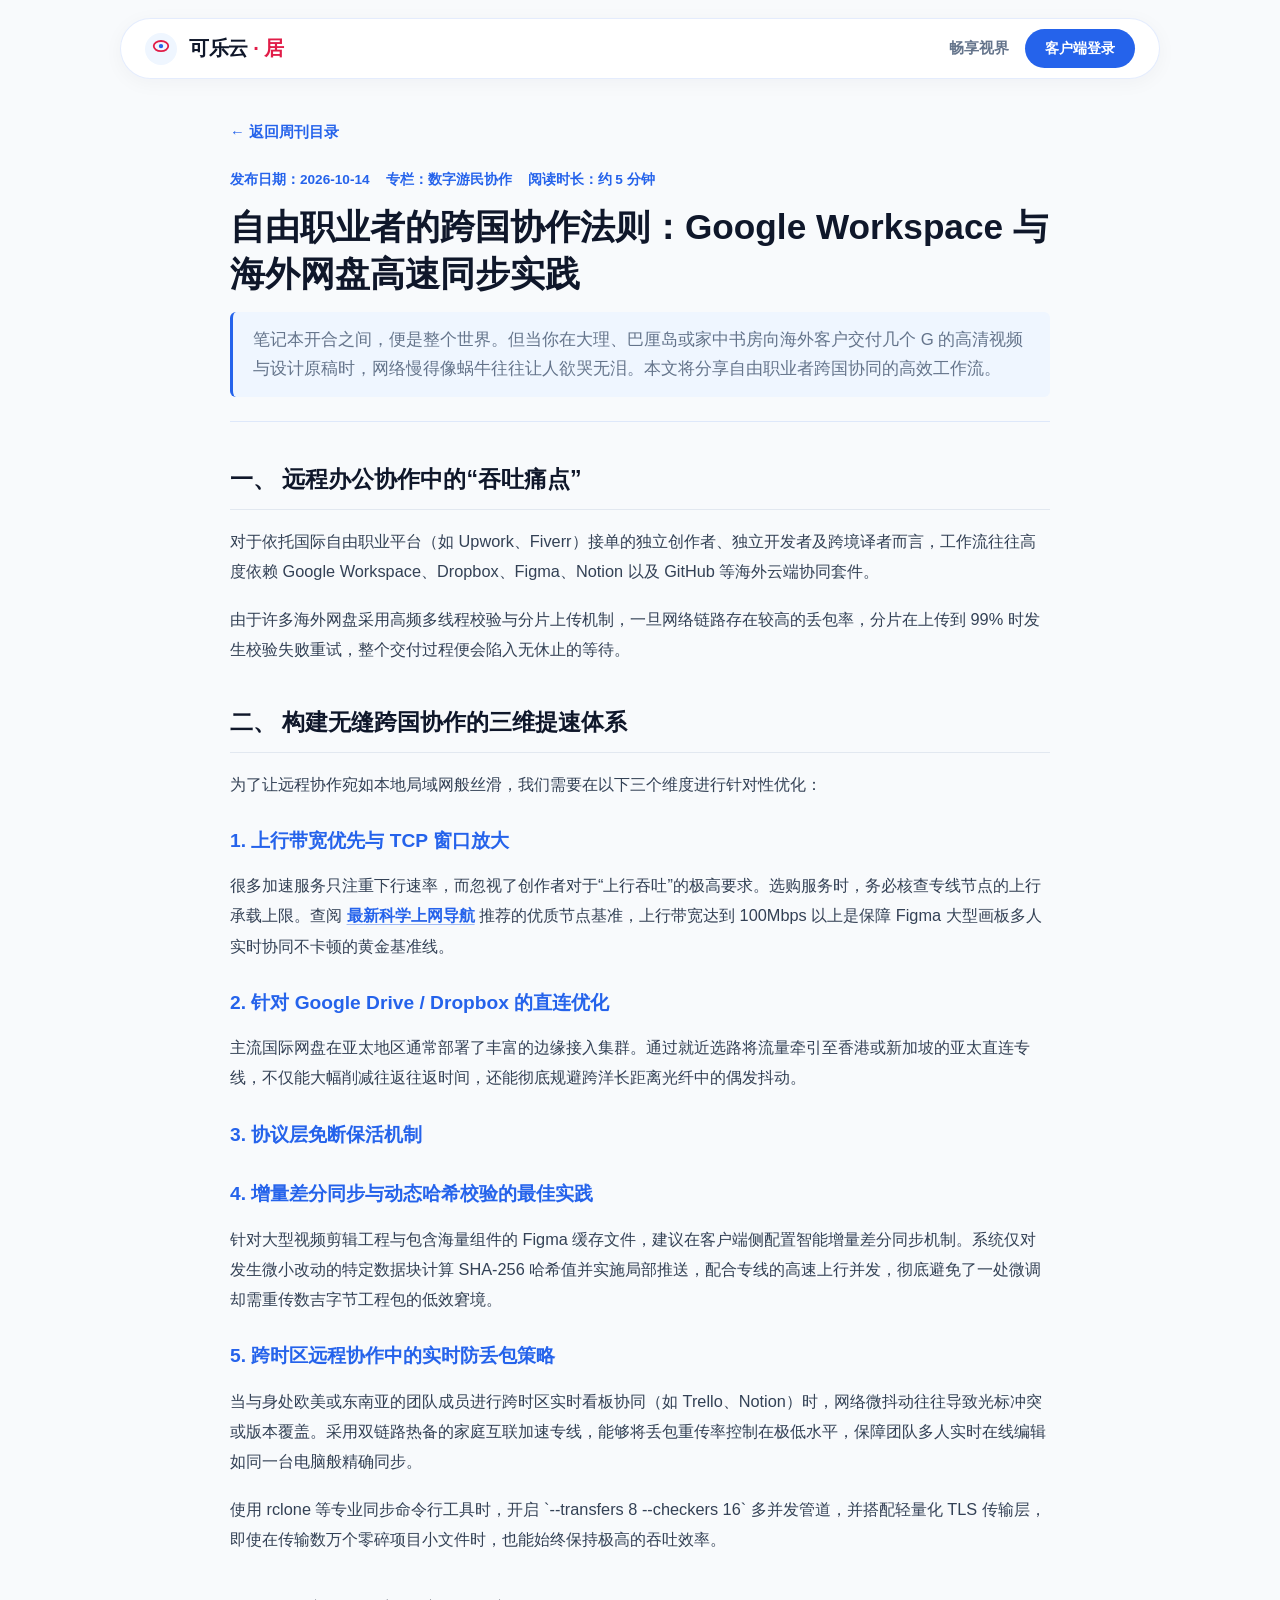
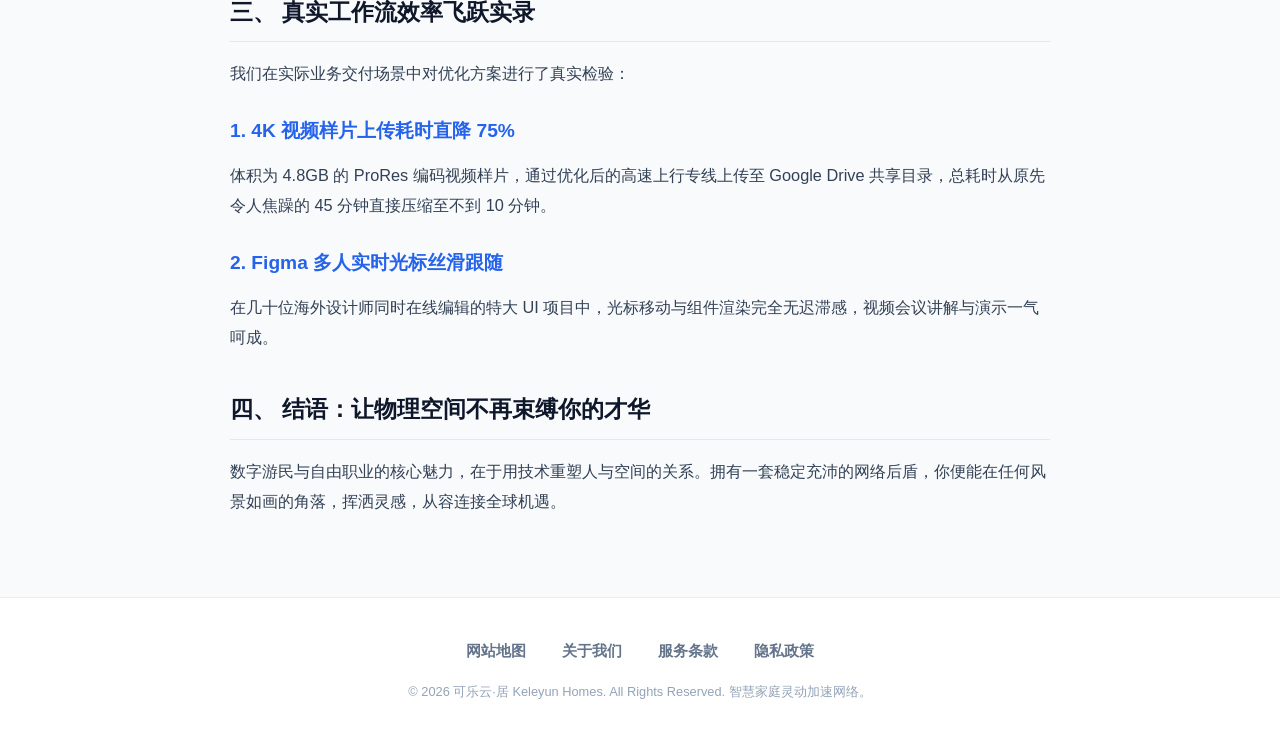
==== digital-nomad-remote-sync.html @ 0b4d7913 "feat: initial commit for keleyun.homes promotional landing page & SEO articles" ====
<!DOCTYPE html>
<html lang="zh-CN">
<head>
  <meta charset="UTF-8">
  <meta name="viewport" content="width=device-width, initial-scale=1.0">
  <title>自由职业者的跨国协作法则：Google Workspace 与海外网盘高速同步实践 - 可乐云·居畅享视界</title>
  <meta name="description" content="数字游民与跨境自由职业者的协同办公网络指南，涵盖Google Drive超大文件同步、Notion多人实时协作及GitHub大工程拉取的提速方案。">
  <link rel="stylesheet" href="style.css">
</head>
<body>

  <!-- 可乐气泡全景浮动背景应用 (Full-Page Floating Cola Bubbles Atmosphere) -->
  <div class="cola-bubble-atmosphere" aria-hidden="true">
    <span class="bubble b1"></span>
    <span class="bubble b2"></span>
    <span class="bubble b3"></span>
    <span class="bubble b4"></span>
    <span class="bubble b5"></span>
    <span class="bubble b6"></span>
    <span class="bubble b7"></span>
    <span class="bubble b8"></span>
    <span class="bubble b9"></span>
    <span class="bubble b10"></span>
    <span class="bubble b11"></span>
    <span class="bubble b12"></span>
    <span class="bubble b13"></span>
    <span class="bubble b14"></span>
    <span class="bubble b15"></span>
    <span class="bubble b16"></span>
    <span class="bubble b17"></span>
    <span class="bubble b18"></span>
    <span class="bubble b19"></span>
    <span class="bubble b20"></span>
  </div>


  <nav class="nav-island">
    <div class="nav-island-inner">
      <a href="index.html" class="brand-stream">
        <svg width="32" height="32" viewBox="0 0 44 44" fill="none">
          <rect width="44" height="44" rx="22" fill="#eff6ff"/>
          <ellipse cx="22" cy="18" rx="10" ry="7" stroke="#e11d48" stroke-width="2.5"/>
          <circle cx="22" cy="18" r="3" fill="#2563eb"/>
        </svg>
        <span class="brand-name">可乐云 <span>· 居</span></span>
      </a>
      <div class="nav-island-action">
        <a href="journal.html" class="nav-stream-item">畅享视界</a>
        <a href="https://ww012.twilightaff.com/#/?code=A56DH1Af" target="_blank" rel="nofollow" class="btn-nav-capsule">客户端登录</a>
      </div>
    </div>
  </nav>

  <main class="stream-reader-wrap">
    <a href="journal.html" class="journal-read-btn" style="margin-bottom: 24px; display: inline-flex;">&larr; 返回周刊目录</a>

    <header class="stream-post-head">
      <div class="stream-post-meta">
        <span>发布日期：2026-10-14</span>
        <span>专栏：数字游民协作</span>
        <span>阅读时长：约 5 分钟</span>
      </div>
      <h1 class="stream-post-title">自由职业者的跨国协作法则：Google Workspace 与海外网盘高速同步实践</h1>
      <p class="stream-post-intro">
        笔记本开合之间，便是整个世界。但当你在大理、巴厘岛或家中书房向海外客户交付几个 G 的高清视频与设计原稿时，网络慢得像蜗牛往往让人欲哭无泪。本文将分享自由职业者跨国协同的高效工作流。
      </p>
    </header>

    <div class="stream-post-body">
      <h2>一、 远程办公协作中的“吞吐痛点”</h2>
      <p>
        对于依托国际自由职业平台（如 Upwork、Fiverr）接单的独立创作者、独立开发者及跨境译者而言，工作流往往高度依赖 Google Workspace、Dropbox、Figma、Notion 以及 GitHub 等海外云端协同套件。
      </p>
      <p>
        由于许多海外网盘采用高频多线程校验与分片上传机制，一旦网络链路存在较高的丢包率，分片在上传到 99% 时发生校验失败重试，整个交付过程便会陷入无休止的等待。
      </p>

      <h2>二、 构建无缝跨国协作的三维提速体系</h2>
      <p>
        为了让远程协作宛如本地局域网般丝滑，我们需要在以下三个维度进行针对性优化：
      </p>

      <h3>1. 上行带宽优先与 TCP 窗口放大</h3>
      <p>
        很多加速服务只注重下行速率，而忽视了创作者对于“上行吞吐”的极高要求。选购服务时，务必核查专线节点的上行承载上限。查阅 <a href="https://tizilab.net/" target="_blank">最新科学上网导航</a> 推荐的优质节点基准，上行带宽达到 100Mbps 以上是保障 Figma 大型画板多人实时协同不卡顿的黄金基准线。
      </p>

      <h3>2. 针对 Google Drive / Dropbox 的直连优化</h3>
      <p>
        主流国际网盘在亚太地区通常部署了丰富的边缘接入集群。通过就近选路将流量牵引至香港或新加坡的亚太直连专线，不仅能大幅削减往返往返时间，还能彻底规避跨洋长距离光纤中的偶发抖动。
      </p>

      <h3>3. 协议层免断保活机制</h3>

      <h3>4. 增量差分同步与动态哈希校验的最佳实践</h3>
      <p>
        针对大型视频剪辑工程与包含海量组件的 Figma 缓存文件，建议在客户端侧配置智能增量差分同步机制。系统仅对发生微小改动的特定数据块计算 SHA-256 哈希值并实施局部推送，配合专线的高速上行并发，彻底避免了一处微调却需重传数吉字节工程包的低效窘境。
      </p>
      <h3>5. 跨时区远程协作中的实时防丢包策略</h3>
      <p>
        当与身处欧美或东南亚的团队成员进行跨时区实时看板协同（如 Trello、Notion）时，网络微抖动往往导致光标冲突或版本覆盖。采用双链路热备的家庭互联加速专线，能够将丢包重传率控制在极低水平，保障团队多人实时在线编辑如同一台电脑般精确同步。
      </p>
      <p>
        使用 rclone 等专业同步命令行工具时，开启 `--transfers 8 --checkers 16` 多并发管道，并搭配轻量化 TLS 传输层，即使在传输数万个零碎项目小文件时，也能始终保持极高的吞吐效率。
      </p>

      <h2>三、 真实工作流效率飞跃实录</h2>
      <p>
        我们在实际业务交付场景中对优化方案进行了真实检验：
      </p>

      <h3>1. 4K 视频样片上传耗时直降 75%</h3>
      <p>
        体积为 4.8GB 的 ProRes 编码视频样片，通过优化后的高速上行专线上传至 Google Drive 共享目录，总耗时从原先令人焦躁的 45 分钟直接压缩至不到 10 分钟。
      </p>

      <h3>2. Figma 多人实时光标丝滑跟随</h3>
      <p>
        在几十位海外设计师同时在线编辑的特大 UI 项目中，光标移动与组件渲染完全无迟滞感，视频会议讲解与演示一气呵成。
      </p>

      <h2>四、 结语：让物理空间不再束缚你的才华</h2>
      <p>
        数字游民与自由职业的核心魅力，在于用技术重塑人与空间的关系。拥有一套稳定充沛的网络后盾，你便能在任何风景如画的角落，挥洒灵感，从容连接全球机遇。
      </p>
    </div>
  </main>

  <footer class="fluid-dock">
    <div class="dock-links">
      <a href="sitemap.html">网站地图</a>
      <a href="about.html">关于我们</a>
      <a href="terms.html">服务条款</a>
      <a href="privacy.html">隐私政策</a>
    </div>
    <div class="dock-copy">
      &copy; 2026 可乐云·居 Keleyun Homes. All Rights Reserved. 智慧家庭灵动加速网络。
    </div>
  </footer>

</body>
</html>
---- style.css ----
/* keleyun.homes - 流光云缎 / 灵动气动风 (Silk Ribbon & Aerodynamic Streamline) + 冰爽可乐冷萃气雾 */
:root {
  --bg-air: #f8fafc;
  --bg-card: #ffffff;
  --bg-card-soft: #f1f5f9;
  --accent-cobalt: #2563eb;
  --accent-cola: #e11d48;
  --accent-coral: #fb7185;
  --accent-sky: #0284c7;
  --text-dark: #0f172a;
  --text-muted: #64748b;
  --text-light: #94a3b8;
  --border-stream: rgba(37, 99, 235, 0.12);
  --border-hover: rgba(225, 29, 72, 0.25);
  --radius-pill: 9999px;
  --radius-stream: 20px;
  --font-stack: -apple-system, BlinkMacSystemFont, "Segoe UI", "PingFang SC", "Hiragino Sans GB", "Microsoft YaHei", sans-serif;
}

*, *::before, *::after {
  box-sizing: border-box;
  margin: 0;
  padding: 0;
}

body {
  font-family: var(--font-stack);
  background-color: var(--bg-air);
  color: var(--text-dark);
  line-height: 1.65;
  overflow-x: hidden;
  -webkit-font-smoothing: antialiased;
}

/* 链接全局规范：常态与已访问状态统一保持为动感钴蓝/珊瑚红，彻底摒弃浏览器默认紫蓝色 */
a, a:visited {
  color: var(--accent-cobalt);
  text-decoration: none;
  transition: color 0.2s ease;
}
a:hover {
  color: var(--accent-cola);
}

/* 悬浮跑道式轻盈导航 */
.nav-island {
  max-width: 1080px;
  margin: 18px auto 0;
  padding: 0 20px;
  position: sticky;
  top: 14px;
  z-index: 100;
}
.nav-island-inner {
  background: rgba(255, 255, 255, 0.95);
  border: 1px solid var(--border-stream);
  border-radius: var(--radius-pill);
  padding: 10px 24px;
  display: flex;
  justify-content: space-between;
  align-items: center;
  box-shadow: 0 4px 20px rgba(15, 23, 42, 0.04);
}
.brand-stream {
  display: inline-flex;
  align-items: center;
  gap: 12px;
  text-decoration: none;
}
.brand-name {
  font-size: 1.25rem;
  font-weight: 800;
  color: var(--text-dark);
  letter-spacing: -0.3px;
}
.brand-name span {
  color: var(--accent-cola);
}
html {
  scroll-behavior: smooth;
}
section {
  scroll-margin-top: 80px;
}
.nav-stream-links {
  display: flex;
  align-items: center;
  gap: 20px;
}
.nav-island-action {
  display: flex;
  align-items: center;
  gap: 16px;
}
.nav-stream-item {
  color: var(--text-muted);
  font-size: 0.92rem;
  font-weight: 600;
  text-decoration: none;
  transition: color 0.2s ease;
  white-space: nowrap;
}
.nav-stream-item:hover {
  color: var(--accent-cobalt);
}
.nav-stream-item:visited {
  color: var(--text-muted);
}
.nav-stream-item:hover:visited {
  color: var(--accent-cobalt);
}
.nav-stream-item.nav-stream-highlight {
  color: var(--accent-cola);
  font-weight: 700;
}
.nav-stream-item.nav-stream-highlight:visited {
  color: var(--accent-cola);
}
.btn-nav-capsule,
.btn-nav-capsule:visited {
  background: var(--accent-cobalt);
  color: #ffffff !important;
  padding: 8px 20px;
  border-radius: var(--radius-pill);
  text-decoration: none;
  font-size: 0.88rem;
  font-weight: 600;
  transition: all 0.2s ease;
}
.btn-nav-capsule:hover {
  background: #1d4ed8;
  color: #ffffff !important;
  transform: translateY(-1px);
}

/* 主内容包裹 */
.flow-container {
  max-width: 1120px;
  margin: 0 auto;
  padding: 0 20px;
}

/* 流线舞台 Hero */
.flow-stage {
  padding: 60px 0 40px;
  text-align: center;
  position: relative;
}
.air-ribbon-tag {
  display: inline-flex;
  align-items: center;
  gap: 8px;
  background: #eff6ff;
  border: 1px solid rgba(37, 99, 235, 0.2);
  color: var(--accent-cobalt);
  padding: 6px 18px;
  border-radius: var(--radius-pill);
  font-size: 0.86rem;
  font-weight: 600;
  margin-bottom: 24px;
}
.flow-headline {
  font-size: 3rem;
  font-weight: 900;
  color: var(--text-dark);
  line-height: 1.2;
  margin-bottom: 20px;
  letter-spacing: -0.5px;
}
.flow-headline .text-gradient-coke {
  background: linear-gradient(135deg, var(--accent-cola) 0%, var(--accent-cobalt) 100%);
  -webkit-background-clip: text;
  -webkit-text-fill-color: transparent;
}
.flow-subtext {
  font-size: 1.15rem;
  color: var(--text-muted);
  max-width: 720px;
  margin: 0 auto 36px;
  line-height: 1.7;
}

/* Hero 双按钮流线组合 */
.flow-cta-group {
  display: flex;
  justify-content: center;
  flex-wrap: wrap;
  gap: 16px;
  margin-bottom: 48px;
}
.btn-flow-primary,
.btn-flow-primary:visited {
  display: inline-flex;
  align-items: center;
  justify-content: center;
  gap: 10px;
  background: linear-gradient(135deg, var(--accent-cola) 0%, var(--accent-coral) 100%);
  color: #ffffff !important;
  text-shadow: 0 1px 2px rgba(0, 0, 0, 0.25);
  padding: 14px 34px;
  border-radius: var(--radius-pill);
  text-decoration: none;
  font-weight: 700;
  font-size: 1.05rem;
  box-shadow: 0 8px 24px rgba(225, 29, 72, 0.25);
  transition: all 0.25s ease;
}
.btn-flow-primary:hover {
  transform: translateY(-2px);
  color: #ffffff !important;
  box-shadow: 0 12px 30px rgba(225, 29, 72, 0.35);
}
.btn-flow-dofollow,
.btn-flow-dofollow:visited {
  display: inline-flex;
  align-items: center;
  justify-content: center;
  gap: 8px;
  background: #ffffff;
  border: 1.5px solid var(--accent-cobalt);
  color: var(--accent-cobalt) !important;
  padding: 13px 30px;
  border-radius: var(--radius-pill);
  text-decoration: none;
  font-weight: 700;
  font-size: 1.02rem;
  transition: all 0.25s ease;
}
.btn-flow-dofollow:hover {
  background: #eff6ff;
  color: var(--accent-cobalt) !important;
  transform: translateY(-2px);
}

/* 气动流线数据预览横幅 */
.streamline-banner {
  background: #ffffff;
  border: 1px solid var(--border-stream);
  border-radius: var(--radius-stream);
  padding: 24px 32px;
  display: grid;
  grid-template-columns: repeat(4, 1fr);
  gap: 20px;
  box-shadow: 0 6px 25px rgba(15, 23, 42, 0.03);
}
.banner-item {
  text-align: left;
  border-left: 2px solid var(--border-stream);
  padding-left: 16px;
}
.banner-item:first-child {
  border-left: none;
  padding-left: 0;
}
.banner-item .item-title {
  font-size: 0.82rem;
  color: var(--text-light);
  display: block;
}
.banner-item .item-val {
  font-size: 1.35rem;
  font-weight: 800;
  color: var(--text-dark);
  margin-top: 4px;
}

/* 核心优势：连接强度与丝滑表现 (4项) */
.section-strength {
  padding: 70px 0 50px;
}
.flow-masthead {
  text-align: center;
  margin-bottom: 44px;
}
.flow-tag {
  display: inline-block;
  font-size: 0.8rem;
  font-weight: 700;
  color: var(--accent-cola);
  letter-spacing: 1.2px;
  text-transform: uppercase;
  margin-bottom: 8px;
}
.flow-title {
  font-size: 2.2rem;
  font-weight: 800;
  color: var(--text-dark);
}
.flow-subtitle {
  font-size: 1rem;
  color: var(--text-muted);
  margin-top: 10px;
}

.strength-deck {
  display: grid;
  grid-template-columns: repeat(4, 1fr);
  gap: 20px;
}
.strength-card {
  background: var(--bg-card);
  border: 1px solid var(--border-stream);
  border-radius: var(--radius-stream);
  padding: 28px 22px;
  transition: all 0.25s ease;
}
.strength-card:hover {
  transform: translateY(-4px);
  border-color: var(--accent-cobalt);
  box-shadow: 0 10px 25px rgba(37, 99, 235, 0.08);
}
.strength-icon {
  width: 48px;
  height: 48px;
  border-radius: 12px;
  background: #f1f5f9;
  display: flex;
  align-items: center;
  justify-content: center;
  margin-bottom: 18px;
}
.strength-name {
  font-size: 1.15rem;
  font-weight: 700;
  color: var(--text-dark);
  margin-bottom: 10px;
}
.strength-text {
  font-size: 0.88rem;
  color: var(--text-muted);
  line-height: 1.6;
}

/* 流媒体与 AI 支持：多场景无缝极速流转 (3项) */
.section-scenarios {
  padding: 60px 0;
}
.scenarios-grid {
  display: grid;
  grid-template-columns: repeat(3, 1fr);
  gap: 24px;
}
.scenario-card {
  background: #ffffff;
  border: 1px solid var(--border-stream);
  border-radius: var(--radius-stream);
  padding: 32px 26px;
  position: relative;
  overflow: hidden;
  transition: all 0.25s ease;
}
.scenario-card:hover {
  border-color: var(--border-hover);
  box-shadow: 0 12px 30px rgba(225, 29, 72, 0.06);
}
.scenario-decor-strip {
  height: 4px;
  width: 48px;
  border-radius: 2px;
  background: var(--accent-cola);
  margin-bottom: 20px;
}
.scenario-card:nth-child(2) .scenario-decor-strip {
  background: var(--accent-cobalt);
}
.scenario-card:nth-child(3) .scenario-decor-strip {
  background: var(--accent-coral);
}
.scenario-head {
  font-size: 1.25rem;
  font-weight: 800;
  color: var(--text-dark);
  margin-bottom: 12px;
}
.scenario-desc {
  font-size: 0.92rem;
  color: var(--text-muted);
  line-height: 1.65;
}

/* 价格对比表 (3个档位) */
.section-pricing-track {
  padding: 60px 0 80px;
}
.pricing-track-grid {
  display: grid;
  grid-template-columns: repeat(3, 1fr);
  gap: 24px;
  align-items: stretch;
}
.track-card {
  background: #ffffff;
  border: 1px solid var(--border-stream);
  border-radius: var(--radius-stream);
  padding: 34px 28px;
  display: flex;
  flex-direction: column;
  justify-content: space-between;
  transition: all 0.25s ease;
}
.track-card.highlight {
  border: 2px solid var(--accent-cola);
  background: #fff;
  box-shadow: 0 12px 35px rgba(225, 29, 72, 0.1);
  position: relative;
}
.track-badge {
  position: absolute;
  top: -12px;
  right: 24px;
  background: var(--accent-cola);
  color: #fff;
  font-size: 0.75rem;
  font-weight: 700;
  padding: 4px 12px;
  border-radius: var(--radius-pill);
}
.track-tier {
  font-size: 1.28rem;
  font-weight: 800;
  color: var(--text-dark);
}
.track-sub {
  font-size: 0.86rem;
  color: var(--text-muted);
  margin-top: 4px;
}
.track-amount {
  margin: 22px 0 20px;
  padding-bottom: 18px;
  border-bottom: 1px solid #f1f5f9;
}
.track-price {
  font-size: 2.4rem;
  font-weight: 900;
  color: var(--text-dark);
}
.track-cycle {
  font-size: 0.9rem;
  color: var(--text-light);
}
.track-perks {
  list-style: none;
  margin-bottom: 28px;
  display: flex;
  flex-direction: column;
  gap: 12px;
}
.track-perks li {
  font-size: 0.9rem;
  color: var(--text-muted);
  display: flex;
  align-items: center;
  gap: 10px;
}
.btn-track-cta,
.btn-track-cta:visited {
  display: block;
  text-align: center;
  padding: 12px 0;
  border-radius: var(--radius-pill);
  font-weight: 700;
  font-size: 0.98rem;
  text-decoration: none;
  background: #f1f5f9;
  color: var(--text-dark) !important;
  transition: all 0.25s ease;
}
.btn-track-cta:hover {
  background: var(--accent-cobalt);
  color: #ffffff !important;
}
.track-card.highlight .btn-track-cta,
.track-card.highlight .btn-track-cta:visited {
  background: var(--accent-cola);
  color: #ffffff !important;
  text-shadow: 0 1px 2px rgba(0, 0, 0, 0.2);
}
.track-card.highlight .btn-track-cta:hover {
  background: #be123c;
  color: #ffffff !important;
}

/* FAQ 帮助抽屉 (3项) */
.section-faq-drawer {
  padding: 60px 0;
  background: #f1f5f9;
  border-radius: 28px;
  margin-bottom: 70px;
}
.faq-drawer-grid {
  display: flex;
  flex-direction: column;
  gap: 16px;
  max-width: 880px;
  margin: 0 auto;
  padding: 0 20px;
}
.drawer-item {
  background: #ffffff;
  border-radius: 14px;
  padding: 22px 26px;
  border: 1px solid rgba(0, 0, 0, 0.04);
}
.drawer-q {
  font-size: 1.05rem;
  font-weight: 700;
  color: var(--text-dark);
  margin-bottom: 8px;
  display: flex;
  align-items: center;
  gap: 10px;
}
.drawer-a {
  font-size: 0.92rem;
  color: var(--text-muted);
  line-height: 1.65;
  padding-left: 28px;
}

/* 用户证言：全家之选 (4项) */
.section-family-voices {
  padding: 50px 0 80px;
}
.voices-grid {
  display: grid;
  grid-template-columns: repeat(4, 1fr);
  gap: 18px;
}
.voice-card {
  background: #ffffff;
  border: 1px solid var(--border-stream);
  border-radius: var(--radius-stream);
  padding: 22px;
  display: flex;
  flex-direction: column;
  justify-content: space-between;
}
.voice-quote {
  font-size: 0.88rem;
  color: var(--text-muted);
  line-height: 1.65;
  margin-bottom: 16px;
}
.voice-author {
  display: flex;
  align-items: center;
  gap: 10px;
}
.author-pill {
  width: 34px;
  height: 34px;
  border-radius: var(--radius-pill);
  background: #eff6ff;
  color: var(--accent-cobalt);
  display: flex;
  align-items: center;
  justify-content: center;
  font-weight: 800;
  font-size: 0.85rem;
}
.author-info h5 {
  font-size: 0.9rem;
  font-weight: 700;
  color: var(--text-dark);
}
.author-info span {
  font-size: 0.74rem;
  color: var(--text-light);
}

/* 页脚：严格仅展示4个标题，且必须是独立页面链接 */
.fluid-dock {
  background: #ffffff;
  border-top: 1px solid var(--border-stream);
  padding: 40px 0 30px;
  text-align: center;
}
.dock-links {
  display: flex;
  justify-content: center;
  gap: 36px;
  margin-bottom: 18px;
}
.dock-links a {
  color: var(--text-muted);
  text-decoration: none;
  font-size: 0.95rem;
  font-weight: 600;
  transition: color 0.2s;
}
.dock-links a:hover {
  color: var(--accent-cola);
}
.dock-copy {
  font-size: 0.8rem;
  color: var(--text-light);
}

/* 响应式媒体查询：移动端纯单列极速适配 */
@media (max-width: 900px) {
  .nav-island {
    margin: 8px 10px 0 !important;
    padding: 0 !important;
    max-width: 100% !important;
    position: sticky;
    top: 8px;
    z-index: 100;
  }
  .nav-island-inner {
    padding: 8px 12px !important;
    border-radius: 14px !important;
    display: flex !important;
    flex-wrap: wrap !important;
    align-items: center !important;
    justify-content: space-between !important;
    row-gap: 8px !important;
    width: 100% !important;
    max-width: 100% !important;
    background: rgba(255, 255, 255, 0.96) !important;
    box-shadow: 0 4px 16px rgba(15, 23, 42, 0.08) !important;
  }
  .brand-stream {
    display: inline-flex;
    align-items: center;
    gap: 8px;
    flex-shrink: 0;
  }
  .brand-stream svg {
    width: 28px;
    height: 28px;
  }
  .brand-name {
    font-size: 1.05rem;
    letter-spacing: -0.3px;
  }
  .nav-island-action {
    margin-left: auto;
    flex-shrink: 0;
  }
  .btn-nav-capsule,
  .btn-nav-capsule:visited {
    padding: 6px 13px;
    font-size: 0.8rem;
    border-radius: var(--radius-pill);
    white-space: nowrap;
  }
  .nav-stream-links {
    order: 3;
    display: flex !important;
    width: 100% !important;
    min-width: 0 !important;
    overflow-x: auto !important;
    overflow-y: hidden;
    white-space: nowrap !important;
    flex-wrap: nowrap !important;
    -webkit-overflow-scrolling: touch;
    scrollbar-width: none;
    -ms-overflow-style: none;
    padding: 4px 2px 2px;
    gap: 8px;
    border-top: 1px solid rgba(226, 232, 240, 0.85);
  }
  .nav-stream-links::-webkit-scrollbar {
    display: none;
  }
  .nav-stream-item,
  .nav-stream-item:visited {
    flex-shrink: 0 !important;
    display: inline-flex;
    align-items: center;
    padding: 5px 12px;
    font-size: 0.82rem;
    font-weight: 600;
    color: #475569 !important;
    background: rgba(37, 99, 235, 0.05);
    border: 1px solid rgba(37, 99, 235, 0.12);
    border-radius: 20px;
    text-decoration: none;
    line-height: 1.2;
    transition: all 0.2s ease;
  }
  .nav-stream-item:hover,
  .nav-stream-item:active {
    background: rgba(37, 99, 235, 0.12);
    border-color: rgba(37, 99, 235, 0.3);
    color: var(--accent-cobalt) !important;
  }
  .nav-stream-item.nav-stream-highlight,
  .nav-stream-item.nav-stream-highlight:visited {
    background: rgba(225, 29, 72, 0.1);
    border-color: rgba(225, 29, 72, 0.25);
    color: var(--accent-cola) !important;
    font-weight: 700;
  }
  section {
    scroll-margin-top: 105px;
  }
  .flow-headline {
    font-size: 2.2rem;
  }
  .streamline-banner {
    grid-template-columns: repeat(2, 1fr);
  }
  .strength-deck {
    grid-template-columns: repeat(2, 1fr);
  }
  .scenarios-grid {
    grid-template-columns: 1fr;
  }
  .pricing-track-grid {
    grid-template-columns: 1fr;
  }
  .voices-grid {
    grid-template-columns: repeat(2, 1fr);
  }
}

@media (max-width: 540px) {
  .nav-island {
    margin: 6px 8px 0 !important;
  }
  .nav-island-inner {
    padding: 6px 10px !important;
  }
  .brand-name {
    font-size: 0.95rem;
  }
  .btn-nav-capsule,
  .btn-nav-capsule:visited {
    padding: 5px 10px;
    font-size: 0.76rem;
  }
  .flow-headline {
    font-size: 1.85rem;
  }
  .streamline-banner {
    grid-template-columns: 1fr;
  }
  .strength-deck {
    grid-template-columns: 1fr;
  }
  .voices-grid {
    grid-template-columns: 1fr;
  }
  .flow-cta-group {
    flex-direction: column;
  }
  .btn-flow-primary, .btn-flow-dofollow {
    width: 100%;
    text-align: center;
  }
  .dock-links {
    flex-direction: column;
    gap: 16px;
  }
}

/* 畅享视界周刊列表与文章排版样式 (流线气动专属) */
.stream-hub-wrapper {
  max-width: 1080px;
  margin: 50px auto 80px;
  padding: 0 20px;
}
.stream-hub-top {
  text-align: center;
  border-bottom: 1px solid var(--border-stream);
  padding-bottom: 24px;
  margin-bottom: 40px;
}
.stream-hub-top h1 {
  font-size: 2.4rem;
  font-weight: 800;
  color: var(--text-dark);
  margin-bottom: 12px;
}
.stream-hub-top p {
  color: var(--text-muted);
  font-size: 1.05rem;
}
.stream-journal-grid {
  display: grid;
  grid-template-columns: repeat(2, 1fr);
  gap: 24px;
}
.stream-journal-card {
  background: #ffffff;
  border: 1px solid var(--border-stream);
  border-radius: var(--radius-stream);
  padding: 28px;
  display: flex;
  flex-direction: column;
  justify-content: space-between;
  box-shadow: 0 4px 20px rgba(15, 23, 42, 0.02);
  transition: all 0.25s ease;
}
.stream-journal-card:hover {
  transform: translateY(-3px);
  border-color: var(--accent-cobalt);
  box-shadow: 0 8px 24px rgba(37, 99, 235, 0.08);
}
.journal-badge-date {
  font-size: 0.8rem;
  font-weight: 700;
  color: var(--accent-cola);
  margin-bottom: 10px;
  text-transform: uppercase;
}
.journal-item-title {
  font-size: 1.25rem;
  font-weight: 800;
  color: var(--text-dark);
  line-height: 1.45;
  margin-bottom: 12px;
}
.journal-item-excerpt {
  font-size: 0.92rem;
  color: var(--text-muted);
  line-height: 1.68;
  margin-bottom: 20px;
}
.journal-read-btn {
  display: inline-flex;
  align-items: center;
  gap: 6px;
  font-weight: 700;
  font-size: 0.92rem;
  color: var(--accent-cobalt);
}
.journal-read-btn:hover {
  color: var(--accent-cola);
}

/* 独立文章阅读器样式 (家庭流线风) */
.stream-reader-wrap {
  max-width: 860px;
  margin: 40px auto 80px;
  padding: 0 20px;
}
.stream-post-head {
  border-bottom: 1px solid var(--border-stream);
  padding-bottom: 24px;
  margin-bottom: 34px;
}
.stream-post-meta {
  display: flex;
  gap: 16px;
  font-size: 0.85rem;
  color: var(--accent-cobalt);
  font-weight: 700;
  margin-bottom: 12px;
}
.stream-post-title {
  font-size: 2.2rem;
  font-weight: 900;
  line-height: 1.35;
  color: var(--text-dark);
  margin-bottom: 14px;
}
.stream-post-intro {
  font-size: 1.05rem;
  color: var(--text-muted);
  line-height: 1.7;
  background: #eff6ff;
  border-left: 3px solid var(--accent-cobalt);
  padding: 14px 20px;
  border-radius: 6px;
}
.stream-post-body {
  font-size: 1.02rem;
  color: #334155;
  line-height: 1.85;
}
.stream-post-body h2 {
  font-size: 1.45rem;
  font-weight: 800;
  color: var(--text-dark);
  margin: 36px 0 16px;
  padding-bottom: 8px;
  border-bottom: 1px solid #e2e8f0;
}
.stream-post-body h3 {
  font-size: 1.2rem;
  font-weight: 700;
  color: var(--accent-cobalt);
  margin: 24px 0 12px;
}
.stream-post-body p {
  margin-bottom: 18px;
  color: #334155;
}
.stream-post-body ul, .stream-post-body ol {
  margin-bottom: 22px;
  padding-left: 24px;
  color: #334155;
}
.stream-post-body li {
  margin-bottom: 8px;
}

/* 正文链接专属高亮样式（保持动感钴蓝/珊瑚红，绝非默认紫蓝） */
.stream-post-body a,
.stream-post-body a:visited {
  color: var(--accent-cobalt) !important;
  font-weight: 700;
  text-decoration: underline;
  text-underline-offset: 3px;
  text-decoration-color: rgba(37, 99, 235, 0.4);
  transition: all 0.2s ease;
}
.stream-post-body a:hover {
  color: var(--accent-cola) !important;
  text-decoration-color: var(--accent-cola);
}

/* 首页推荐专栏与灵感手记精选 (3篇精选预览) */
.section-journal-preview {
  padding: 60px 0 70px;
  border-top: 1px solid var(--border-stream);
}
.journal-preview-grid {
  display: grid;
  grid-template-columns: repeat(3, 1fr);
  gap: 24px;
  margin-top: 36px;
}
.journal-preview-card {
  background: #ffffff;
  border: 1px solid var(--border-stream);
  border-radius: var(--radius-stream);
  padding: 26px;
  display: flex;
  flex-direction: column;
  justify-content: space-between;
  box-shadow: 0 4px 18px rgba(15, 23, 42, 0.03);
  transition: all 0.25s ease;
}
.journal-preview-card:hover {
  transform: translateY(-3px);
  border-color: var(--accent-cobalt);
  box-shadow: 0 10px 25px rgba(37, 99, 235, 0.08);
}
.journal-preview-tag {
  display: inline-block;
  font-size: 0.78rem;
  font-weight: 700;
  color: var(--accent-cola);
  background: #fff1f2;
  padding: 3px 10px;
  border-radius: var(--radius-pill);
  margin-bottom: 14px;
}
.journal-preview-title {
  font-size: 1.15rem;
  font-weight: 800;
  color: var(--text-dark);
  line-height: 1.45;
  margin-bottom: 12px;
}
.journal-preview-excerpt {
  font-size: 0.88rem;
  color: var(--text-muted);
  line-height: 1.65;
  margin-bottom: 20px;
  flex-grow: 1;
}
.journal-preview-link,
.journal-preview-link:visited {
  display: inline-flex;
  align-items: center;
  gap: 6px;
  font-weight: 700;
  font-size: 0.9rem;
  color: var(--accent-cobalt) !important;
}
.journal-preview-link:hover {
  color: var(--accent-cola) !important;
}
.journal-more-row {
  text-align: center;
  margin-top: 36px;
}
.btn-more-journal,
.btn-more-journal:visited {
  display: inline-flex;
  align-items: center;
  gap: 8px;
  background: #ffffff;
  border: 1.5px solid var(--accent-cobalt);
  color: var(--accent-cobalt) !important;
  padding: 10px 24px;
  border-radius: var(--radius-pill);
  font-weight: 700;
  font-size: 0.95rem;
  transition: all 0.2s ease;
}
.btn-more-journal:hover {
  background: #eff6ff;
  color: var(--accent-cobalt) !important;
  transform: translateY(-1px);
}

@media (max-width: 768px) {
  .stream-journal-grid {
    grid-template-columns: 1fr;
  }
  .journal-preview-grid {
    grid-template-columns: 1fr;
  }
  .stream-post-title {
    font-size: 1.8rem;
  }
}

/* ========================================================
   可乐气泡全景浮动背景 (Full Background Floating Cola Bubbles)
   ======================================================== */
.cola-bubble-atmosphere {
  position: fixed;
  top: 0;
  left: 0;
  width: 100vw;
  height: 100vh;
  pointer-events: none;
  z-index: 0;
  overflow: hidden;
}

.bubble {
  position: absolute;
  bottom: -60px;
  border-radius: 50%;
  background: radial-gradient(circle at 30% 30%, rgba(255, 255, 255, 0.95) 0%, rgba(251, 113, 133, 0.35) 40%, rgba(225, 29, 72, 0.45) 75%, rgba(37, 99, 235, 0.25) 100%);
  border: 1px solid rgba(255, 255, 255, 0.7);
  box-shadow: 0 0 12px rgba(225, 29, 72, 0.2), inset 0 0 8px rgba(255, 255, 255, 0.8);
  animation-name: bubbleRise, bubbleSway;
  animation-timing-function: linear, ease-in-out;
  animation-iteration-count: infinite, infinite;
  opacity: 0.75;
}

/* 20个随机气泡全景分布与多频次起伏节奏 */
.b1  { left: 4%;  width: 18px; height: 18px; animation-duration: 9s, 3s; animation-delay: -2s, 0s; }
.b2  { left: 11%; width: 26px; height: 26px; animation-duration: 12s, 4s; animation-delay: -7s, -1s; }
.b3  { left: 17%; width: 14px; height: 14px; animation-duration: 8s, 2.5s; animation-delay: -4s, -0.5s; }
.b4  { left: 23%; width: 32px; height: 32px; animation-duration: 14s, 5s; animation-delay: -9s, -2s; opacity: 0.85; }
.b5  { left: 29%; width: 12px; height: 12px; animation-duration: 7s, 2s; animation-delay: -1s, 0s; }
.b6  { left: 36%; width: 22px; height: 22px; animation-duration: 11s, 3.8s; animation-delay: -5s, -1.5s; }
.b7  { left: 43%; width: 16px; height: 16px; animation-duration: 8.5s, 3s; animation-delay: -3s, -0.8s; }
.b8  { left: 50%; width: 28px; height: 28px; animation-duration: 13s, 4.5s; animation-delay: -11s, -2.5s; }
.b9  { left: 56%; width: 10px; height: 10px; animation-duration: 6.5s, 2s; animation-delay: -2s, -0.2s; }
.b10 { left: 62%; width: 24px; height: 24px; animation-duration: 10.5s, 3.5s; animation-delay: -8s, -1.8s; }
.b11 { left: 69%; width: 15px; height: 15px; animation-duration: 9.2s, 3.2s; animation-delay: -4.5s, -1s; }
.b12 { left: 75%; width: 34px; height: 34px; animation-duration: 15s, 5.2s; animation-delay: -12s, -3s; opacity: 0.9; }
.b13 { left: 81%; width: 12px; height: 12px; animation-duration: 7.5s, 2.2s; animation-delay: -3.5s, -0.5s; }
.b14 { left: 87%; width: 20px; height: 20px; animation-duration: 10s, 3.6s; animation-delay: -6s, -1.2s; }
.b15 { left: 93%; width: 25px; height: 25px; animation-duration: 11.5s, 4s; animation-delay: -10s, -2.2s; }
.b16 { left: 7%;  width: 14px; height: 14px; animation-duration: 8s, 2.8s; animation-delay: -6.5s, -1.4s; }
.b17 { left: 32%; width: 20px; height: 20px; animation-duration: 11s, 3.9s; animation-delay: -8.5s, -2s; }
.b18 { left: 59%; width: 16px; height: 16px; animation-duration: 9s, 3s; animation-delay: -1.5s, -0.3s; }
.b19 { left: 84%; width: 28px; height: 28px; animation-duration: 13.5s, 4.8s; animation-delay: -7.5s, -1.7s; }
.b20 { left: 47%; width: 18px; height: 18px; animation-duration: 9.8s, 3.4s; animation-delay: -5s, -1s; }

@keyframes bubbleRise {
  0% {
    transform: translateY(0) scale(0.85);
    opacity: 0;
  }
  8% {
    opacity: 0.8;
  }
  85% {
    opacity: 0.8;
  }
  100% {
    transform: translateY(-110vh) scale(1.15);
    opacity: 0;
  }
}

@keyframes bubbleSway {
  0%, 100% {
    margin-left: 0;
  }
  50% {
    margin-left: 22px;
  }
}

/* ========================================================
   Hero 首屏可乐汽水动态展台 (Hero Soda Showcase)
   ======================================================== */
.flow-soda-stage {
  margin: 10px auto 46px;
  position: relative;
  display: flex;
  justify-content: center;
  align-items: center;
}
.soda-glass-wrap {
  position: relative;
  display: inline-flex;
  align-items: center;
  justify-content: center;
  padding: 10px 40px;
}
.soda-cup-container {
  position: relative;
  filter: drop-shadow(0 16px 36px rgba(225, 29, 72, 0.22));
  animation: cupFloat 4s ease-in-out infinite;
}
@keyframes cupFloat {
  0%, 100% {
    transform: translateY(0);
  }
  50% {
    transform: translateY(-8px);
  }
}
.liquid-wave-line {
  animation: wavePulse 2.5s ease-in-out infinite alternate;
}
@keyframes wavePulse {
  0% { transform: translateY(-1px) scaleY(0.9); }
  100% { transform: translateY(2px) scaleY(1.1); }
}
.ice-1 {
  animation: iceBob1 3.5s ease-in-out infinite alternate;
}
@keyframes iceBob1 {
  0% { transform: translate(0, 0) rotate(0deg); }
  100% { transform: translate(2px, -5px) rotate(3deg); }
}
.ice-2 {
  animation: iceBob2 4s ease-in-out infinite alternate;
}
@keyframes iceBob2 {
  0% { transform: translate(0, 0) rotate(0deg); }
  100% { transform: translate(-3px, -4px) rotate(-4deg); }
}
.cup-bubbles .cb {
  animation: cupBubbleRise linear infinite;
}
.cb-1 { animation-duration: 2.2s; animation-delay: 0s; }
.cb-2 { animation-duration: 2.8s; animation-delay: -0.5s; }
.cb-3 { animation-duration: 1.9s; animation-delay: -1s; }
.cb-4 { animation-duration: 2.5s; animation-delay: -1.5s; }
.cb-5 { animation-duration: 2.1s; animation-delay: -0.8s; }
.cb-6 { animation-duration: 1.8s; animation-delay: -0.3s; }
.cb-7 { animation-duration: 2.4s; animation-delay: -1.2s; }
.cb-8 { animation-duration: 2.0s; animation-delay: -0.7s; }
.cb-9 { animation-duration: 2.3s; animation-delay: -1.7s; }

@keyframes cupBubbleRise {
  0% {
    transform: translateY(0);
    opacity: 0;
  }
  20% {
    opacity: 0.9;
  }
  90% {
    opacity: 0.9;
  }
  100% {
    transform: translateY(-90px);
    opacity: 0;
  }
}

.condense-drop {
  animation: dropTrickle 5s ease-in infinite;
}
.d1 { animation-delay: 0s; }
.d2 { animation-delay: -2.5s; }
.d3 { animation-delay: -1.2s; }
.d4 { animation-delay: -3.8s; }
@keyframes dropTrickle {
  0% { transform: translateY(0); opacity: 0.8; }
  80% { transform: translateY(18px); opacity: 0.8; }
  100% { transform: translateY(22px); opacity: 0; }
}

.soda-float-badge {
  position: absolute;
  background: rgba(255, 255, 255, 0.95);
  border: 1px solid var(--border-stream);
  box-shadow: 0 8px 24px rgba(15, 23, 42, 0.06);
  padding: 8px 18px;
  border-radius: var(--radius-pill);
  font-size: 0.88rem;
  font-weight: 700;
  color: var(--text-dark);
  display: inline-flex;
  align-items: center;
  gap: 8px;
  white-space: nowrap;
  transition: all 0.25s ease;
}
.soda-float-badge .badge-dot {
  width: 8px;
  height: 8px;
  border-radius: 50%;
  background: var(--accent-cola);
  box-shadow: 0 0 8px var(--accent-coral);
}
.badge-left {
  left: 0;
  top: 40%;
  animation: badgeFloatLeft 4.5s ease-in-out infinite alternate;
}
.badge-right {
  right: 0;
  top: 60%;
  animation: badgeFloatRight 4.2s ease-in-out infinite alternate;
}
@keyframes badgeFloatLeft {
  0% { transform: translateY(0) translateX(0); }
  100% { transform: translateY(-8px) translateX(6px); }
}
@keyframes badgeFloatRight {
  0% { transform: translateY(0) translateX(0); }
  100% { transform: translateY(8px) translateX(-6px); }
}

@media (max-width: 640px) {
  .soda-float-badge {
    display: none;
  }
}
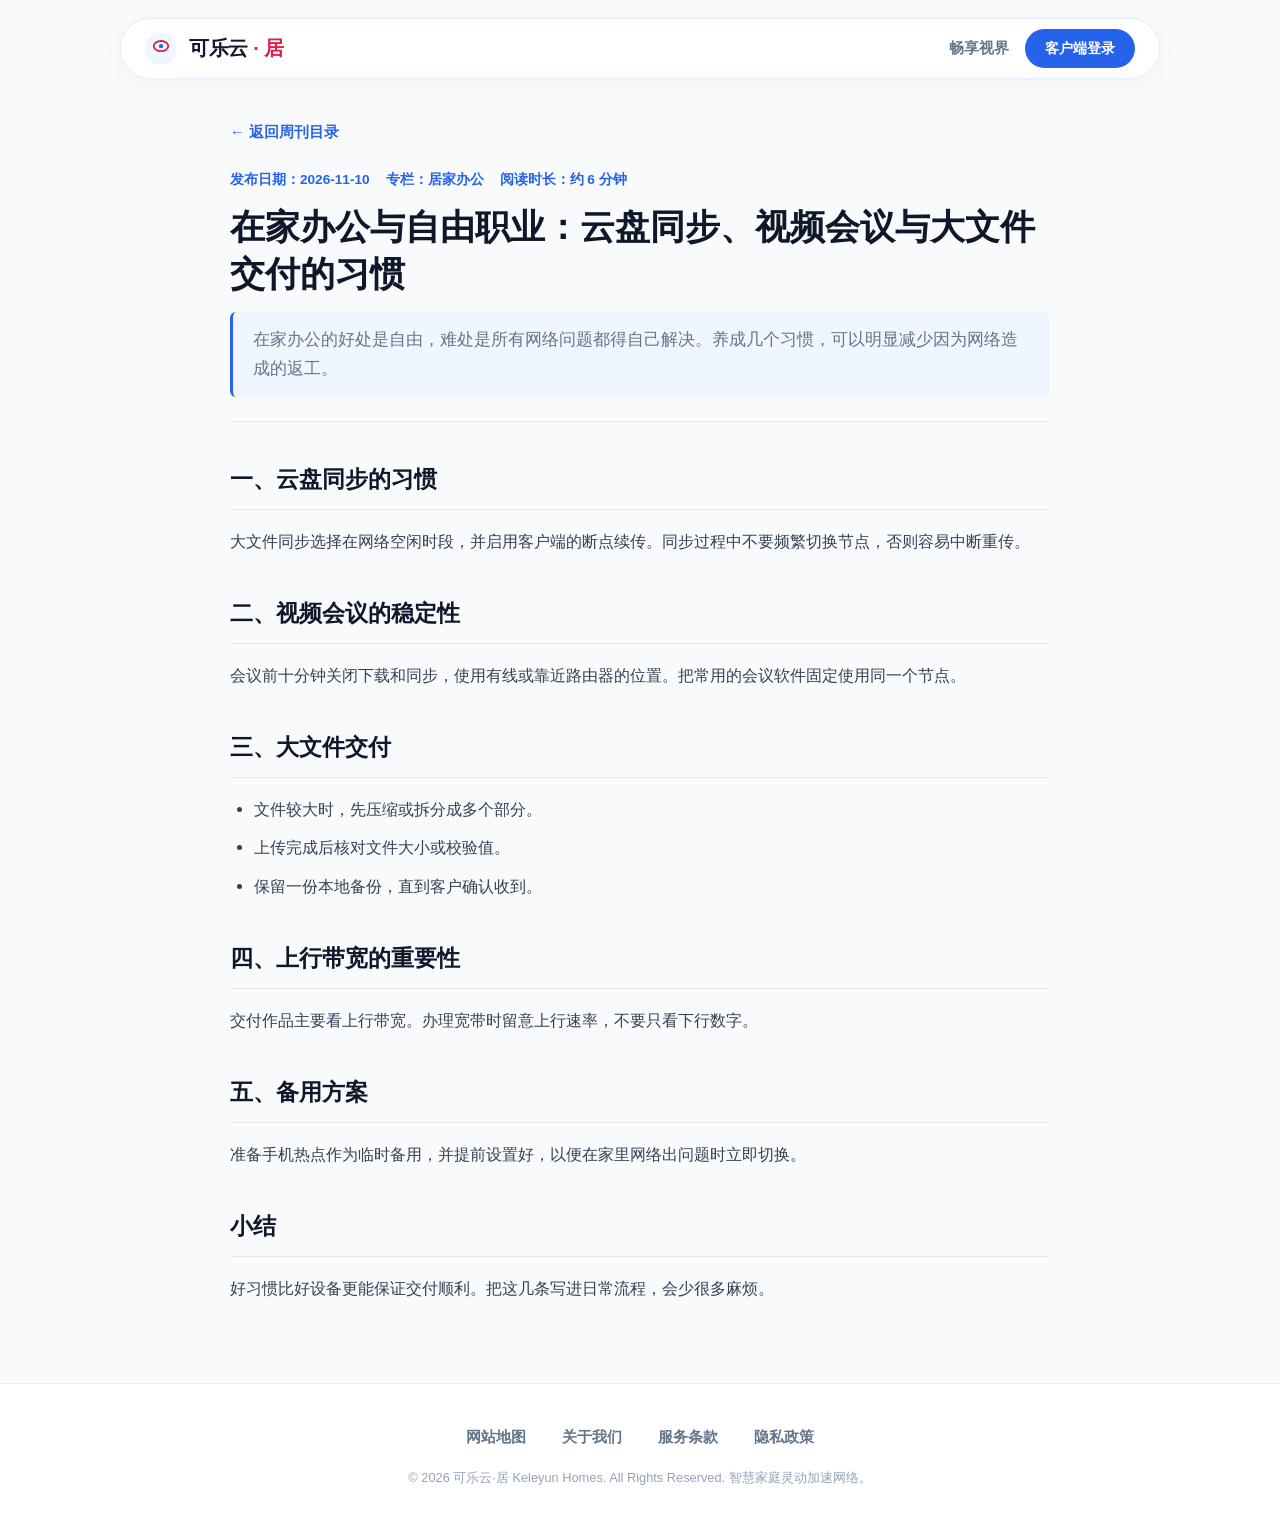
==== commit 9c6b78a2: "Update blog hyperlinks to dajichang.mom" ====
--- a/digital-nomad-remote-sync.html
+++ b/digital-nomad-remote-sync.html
@@ -3,8 +3,8 @@
 <head>
   <meta charset="UTF-8">
   <meta name="viewport" content="width=device-width, initial-scale=1.0">
-  <title>自由职业者的跨国协作法则：Google Workspace 与海外网盘高速同步实践 - 可乐云·居畅享视界</title>
-  <meta name="description" content="数字游民与跨境自由职业者的协同办公网络指南，涵盖Google Drive超大文件同步、Notion多人实时协作及GitHub大工程拉取的提速方案。">
+  <title>在家办公与自由职业：云盘同步、视频会议与大文件交付的习惯 - 可乐云·居畅享视界</title>
+  <meta name="description" content="居家办公和自由职业者经常需要同步云盘、参加视频会议、交付大文件。整理几个能减少失败和重传的日常习惯与网络设置。">
   <link rel="stylesheet" href="style.css">
 </head>
 <body>
@@ -56,73 +56,29 @@
 
     <header class="stream-post-head">
       <div class="stream-post-meta">
-        <span>发布日期：2026-10-14</span>
-        <span>专栏：数字游民协作</span>
-        <span>阅读时长：约 5 分钟</span>
+        <span>发布日期：2026-11-10</span>
+        <span>专栏：居家办公</span>
+        <span>阅读时长：约 6 分钟</span>
       </div>
-      <h1 class="stream-post-title">自由职业者的跨国协作法则：Google Workspace 与海外网盘高速同步实践</h1>
+      <h1 class="stream-post-title">在家办公与自由职业：云盘同步、视频会议与大文件交付的习惯</h1>
       <p class="stream-post-intro">
-        笔记本开合之间，便是整个世界。但当你在大理、巴厘岛或家中书房向海外客户交付几个 G 的高清视频与设计原稿时，网络慢得像蜗牛往往让人欲哭无泪。本文将分享自由职业者跨国协同的高效工作流。
+        在家办公的好处是自由，难处是所有网络问题都得自己解决。养成几个习惯，可以明显减少因为网络造成的返工。
       </p>
     </header>
 
     <div class="stream-post-body">
-      <h2>一、 远程办公协作中的“吞吐痛点”</h2>
-      <p>
-        对于依托国际自由职业平台（如 Upwork、Fiverr）接单的独立创作者、独立开发者及跨境译者而言，工作流往往高度依赖 Google Workspace、Dropbox、Figma、Notion 以及 GitHub 等海外云端协同套件。
-      </p>
-      <p>
-        由于许多海外网盘采用高频多线程校验与分片上传机制，一旦网络链路存在较高的丢包率，分片在上传到 99% 时发生校验失败重试，整个交付过程便会陷入无休止的等待。
-      </p>
-
-      <h2>二、 构建无缝跨国协作的三维提速体系</h2>
-      <p>
-        为了让远程协作宛如本地局域网般丝滑，我们需要在以下三个维度进行针对性优化：
-      </p>
-
-      <h3>1. 上行带宽优先与 TCP 窗口放大</h3>
-      <p>
-        很多加速服务只注重下行速率，而忽视了创作者对于“上行吞吐”的极高要求。选购服务时，务必核查专线节点的上行承载上限。查阅 <a href="https://tizilab.net/" target="_blank">最新科学上网导航</a> 推荐的优质节点基准，上行带宽达到 100Mbps 以上是保障 Figma 大型画板多人实时协同不卡顿的黄金基准线。
-      </p>
-
-      <h3>2. 针对 Google Drive / Dropbox 的直连优化</h3>
-      <p>
-        主流国际网盘在亚太地区通常部署了丰富的边缘接入集群。通过就近选路将流量牵引至香港或新加坡的亚太直连专线，不仅能大幅削减往返往返时间，还能彻底规避跨洋长距离光纤中的偶发抖动。
-      </p>
-
-      <h3>3. 协议层免断保活机制</h3>
-
-      <h3>4. 增量差分同步与动态哈希校验的最佳实践</h3>
-      <p>
-        针对大型视频剪辑工程与包含海量组件的 Figma 缓存文件，建议在客户端侧配置智能增量差分同步机制。系统仅对发生微小改动的特定数据块计算 SHA-256 哈希值并实施局部推送，配合专线的高速上行并发，彻底避免了一处微调却需重传数吉字节工程包的低效窘境。
-      </p>
-      <h3>5. 跨时区远程协作中的实时防丢包策略</h3>
-      <p>
-        当与身处欧美或东南亚的团队成员进行跨时区实时看板协同（如 Trello、Notion）时，网络微抖动往往导致光标冲突或版本覆盖。采用双链路热备的家庭互联加速专线，能够将丢包重传率控制在极低水平，保障团队多人实时在线编辑如同一台电脑般精确同步。
-      </p>
-      <p>
-        使用 rclone 等专业同步命令行工具时，开启 `--transfers 8 --checkers 16` 多并发管道，并搭配轻量化 TLS 传输层，即使在传输数万个零碎项目小文件时，也能始终保持极高的吞吐效率。
-      </p>
-
-      <h2>三、 真实工作流效率飞跃实录</h2>
-      <p>
-        我们在实际业务交付场景中对优化方案进行了真实检验：
-      </p>
-
-      <h3>1. 4K 视频样片上传耗时直降 75%</h3>
-      <p>
-        体积为 4.8GB 的 ProRes 编码视频样片，通过优化后的高速上行专线上传至 Google Drive 共享目录，总耗时从原先令人焦躁的 45 分钟直接压缩至不到 10 分钟。
-      </p>
-
-      <h3>2. Figma 多人实时光标丝滑跟随</h3>
-      <p>
-        在几十位海外设计师同时在线编辑的特大 UI 项目中，光标移动与组件渲染完全无迟滞感，视频会议讲解与演示一气呵成。
-      </p>
-
-      <h2>四、 结语：让物理空间不再束缚你的才华</h2>
-      <p>
-        数字游民与自由职业的核心魅力，在于用技术重塑人与空间的关系。拥有一套稳定充沛的网络后盾，你便能在任何风景如画的角落，挥洒灵感，从容连接全球机遇。
-      </p>
+<h2>一、云盘同步的习惯</h2>
+<p>大文件同步选择在网络空闲时段，并启用客户端的断点续传。同步过程中不要频繁切换节点，否则容易中断重传。</p>
+<h2>二、视频会议的稳定性</h2>
+<p>会议前十分钟关闭下载和同步，使用有线或靠近路由器的位置。把常用的会议软件固定使用同一个节点。</p>
+<h2>三、大文件交付</h2>
+<ul><li>文件较大时，先压缩或拆分成多个部分。</li><li>上传完成后核对文件大小或校验值。</li><li>保留一份本地备份，直到客户确认收到。</li></ul>
+<h2>四、上行带宽的重要性</h2>
+<p>交付作品主要看上行带宽。办理宽带时留意上行速率，不要只看下行数字。</p>
+<h2>五、备用方案</h2>
+<p>准备手机热点作为临时备用，并提前设置好，以便在家里网络出问题时立即切换。</p>
+<h2>小结</h2>
+<p>好习惯比好设备更能保证交付顺利。把这几条写进日常流程，会少很多麻烦。</p>
     </div>
   </main>
 
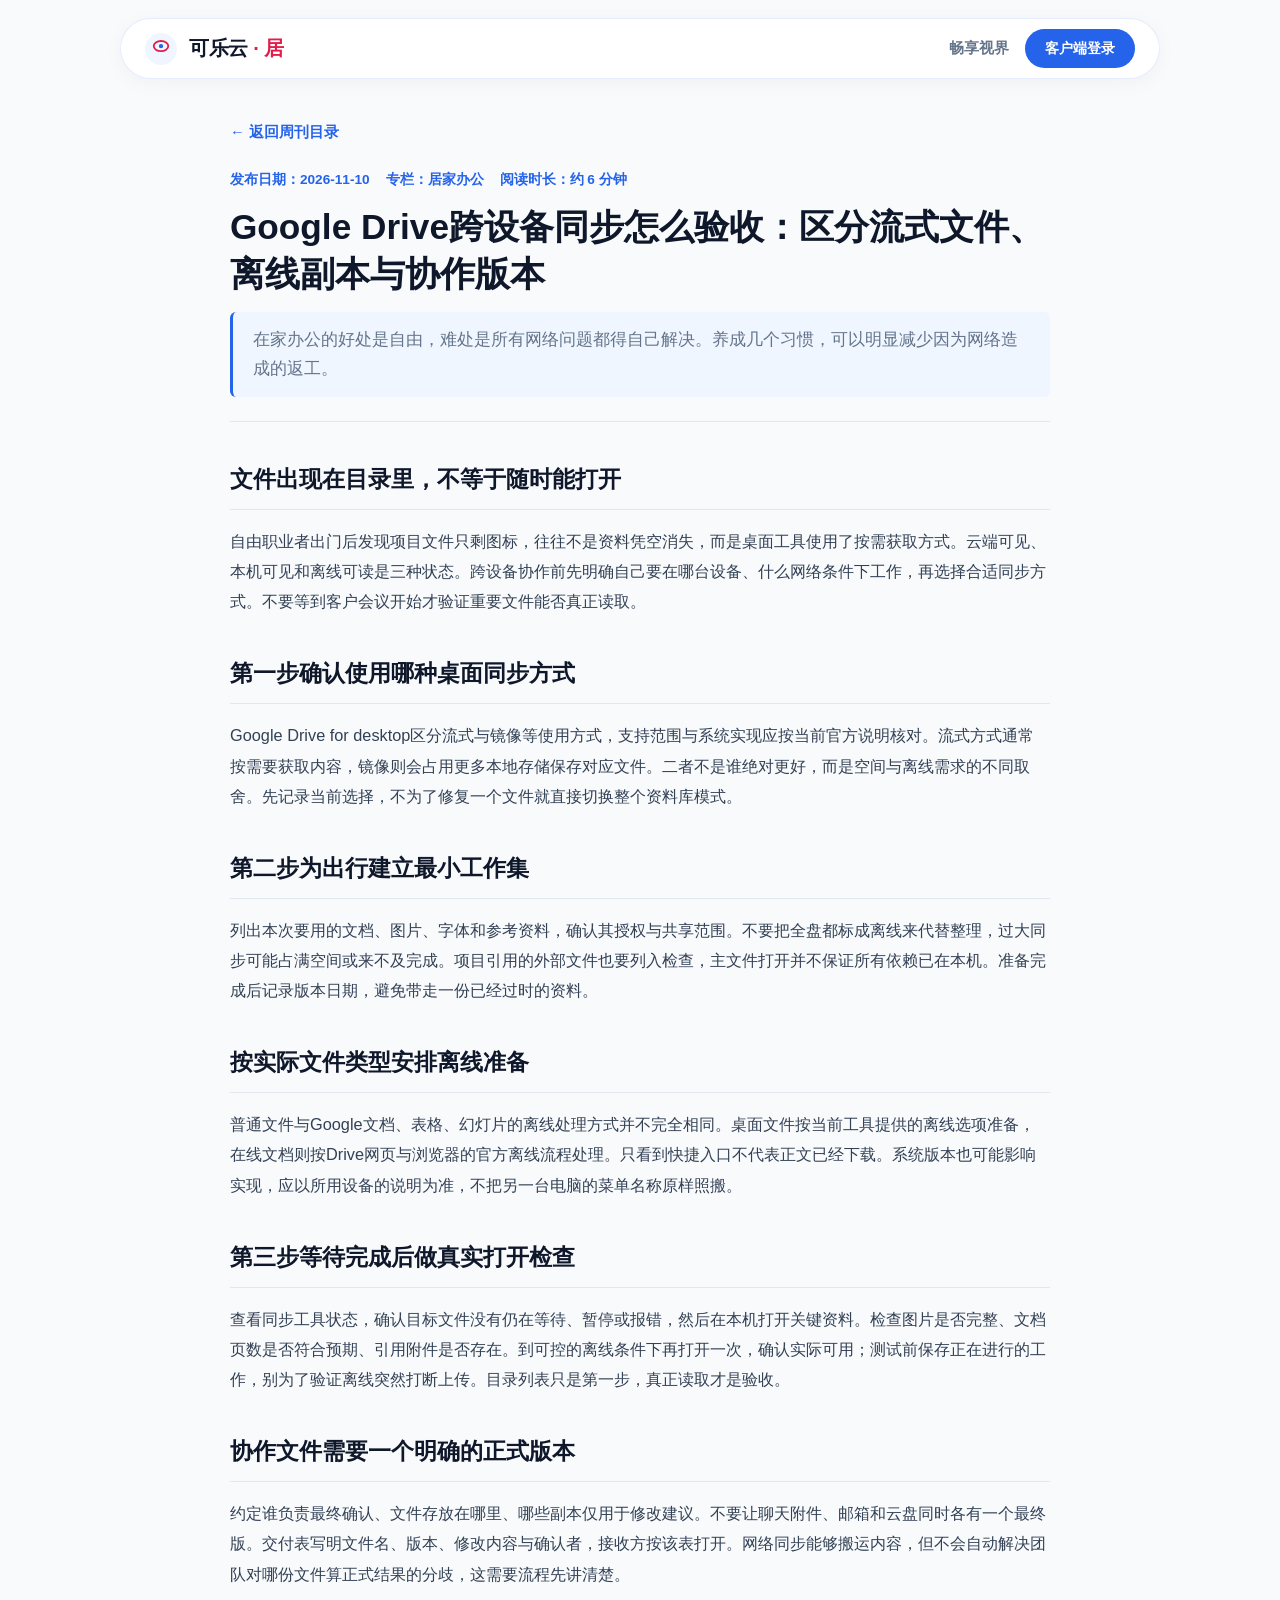
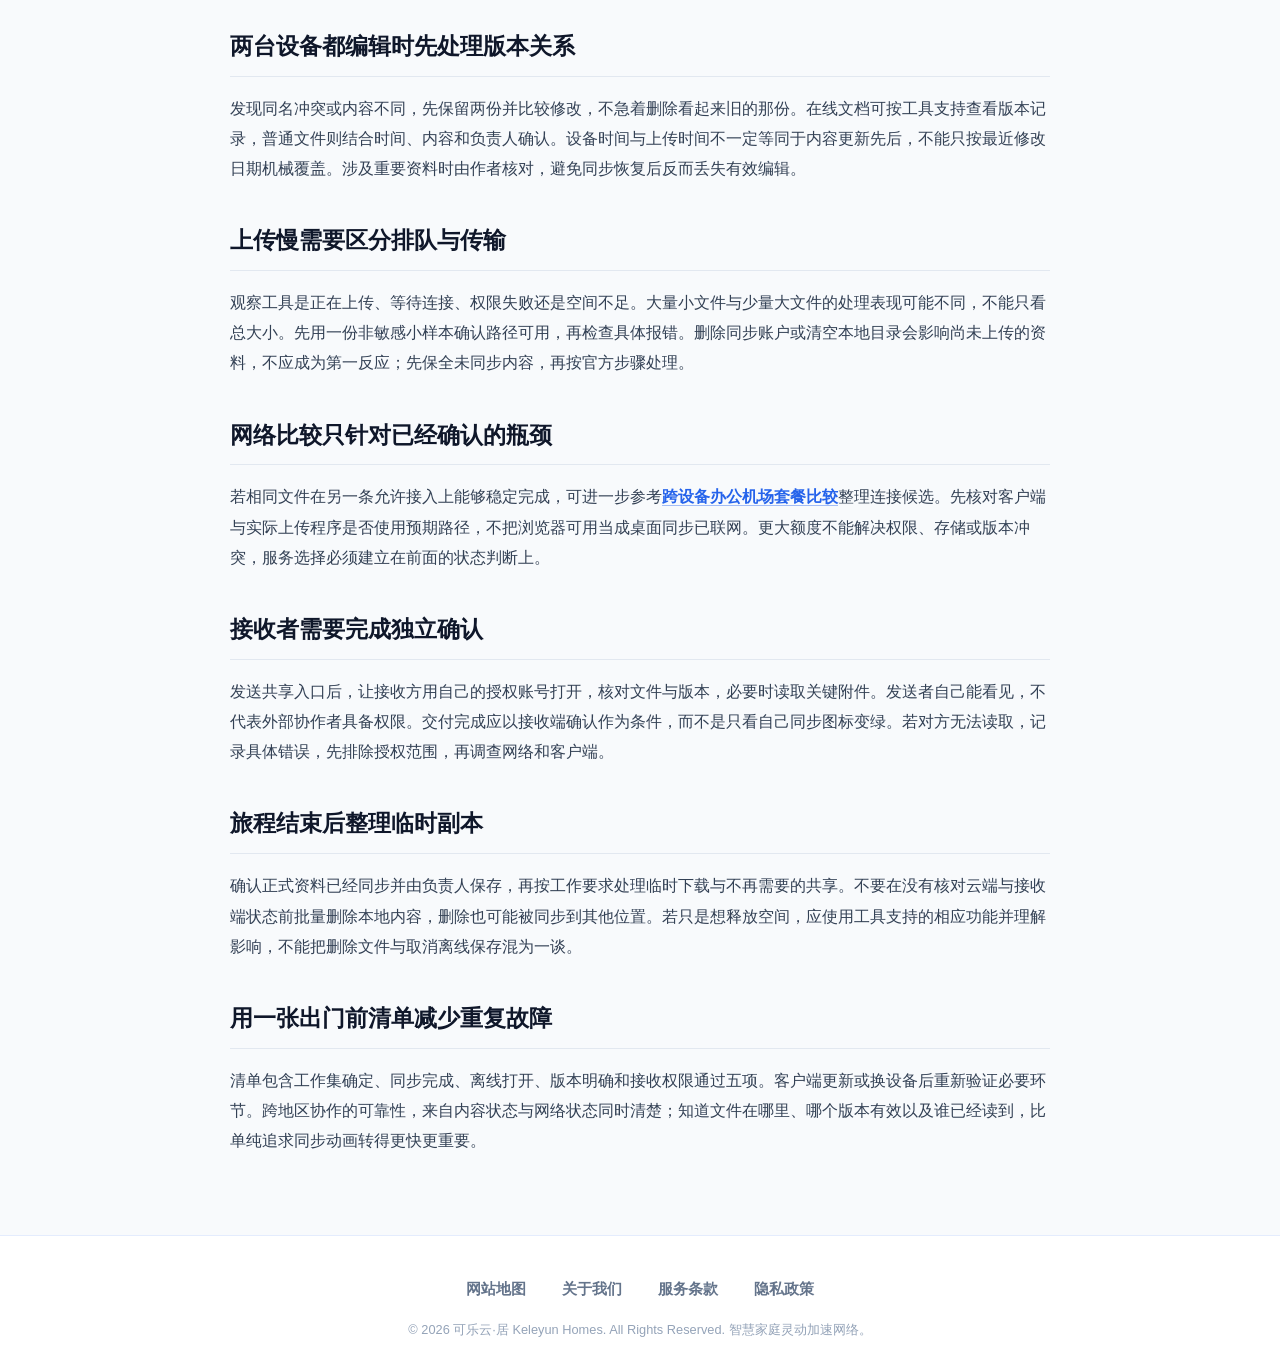
==== commit edc860b9: "Restore detailed guides and clarify airport homepage introductions" ====
--- a/digital-nomad-remote-sync.html
+++ b/digital-nomad-remote-sync.html
@@ -1,98 +1,78 @@
 <!DOCTYPE html>
+
 <html lang="zh-CN">
 <head>
-  <meta charset="UTF-8">
-  <meta name="viewport" content="width=device-width, initial-scale=1.0">
-  <title>在家办公与自由职业：云盘同步、视频会议与大文件交付的习惯 - 可乐云·居畅享视界</title>
-  <meta name="description" content="居家办公和自由职业者经常需要同步云盘、参加视频会议、交付大文件。整理几个能减少失败和重传的日常习惯与网络设置。">
-  <link rel="stylesheet" href="style.css">
+<meta charset="utf-8"/>
+<meta content="width=device-width, initial-scale=1.0" name="viewport"/>
+<title>Google Drive跨设备同步怎么验收：区分流式文件、离线副本与协作版本</title>
+<meta content="从出门前离线准备到接收端打开文件，检查Drive桌面同步模式、实际下载、版本和冲突，避免把文件图标当成已交付。" name="description"/>
+<link href="style.css" rel="stylesheet"/>
 </head>
 <body>
-
-  <!-- 可乐气泡全景浮动背景应用 (Full-Page Floating Cola Bubbles Atmosphere) -->
-  <div class="cola-bubble-atmosphere" aria-hidden="true">
-    <span class="bubble b1"></span>
-    <span class="bubble b2"></span>
-    <span class="bubble b3"></span>
-    <span class="bubble b4"></span>
-    <span class="bubble b5"></span>
-    <span class="bubble b6"></span>
-    <span class="bubble b7"></span>
-    <span class="bubble b8"></span>
-    <span class="bubble b9"></span>
-    <span class="bubble b10"></span>
-    <span class="bubble b11"></span>
-    <span class="bubble b12"></span>
-    <span class="bubble b13"></span>
-    <span class="bubble b14"></span>
-    <span class="bubble b15"></span>
-    <span class="bubble b16"></span>
-    <span class="bubble b17"></span>
-    <span class="bubble b18"></span>
-    <span class="bubble b19"></span>
-    <span class="bubble b20"></span>
-  </div>
-
-
-  <nav class="nav-island">
-    <div class="nav-island-inner">
-      <a href="index.html" class="brand-stream">
-        <svg width="32" height="32" viewBox="0 0 44 44" fill="none">
-          <rect width="44" height="44" rx="22" fill="#eff6ff"/>
-          <ellipse cx="22" cy="18" rx="10" ry="7" stroke="#e11d48" stroke-width="2.5"/>
-          <circle cx="22" cy="18" r="3" fill="#2563eb"/>
-        </svg>
-        <span class="brand-name">可乐云 <span>· 居</span></span>
-      </a>
-      <div class="nav-island-action">
-        <a href="journal.html" class="nav-stream-item">畅享视界</a>
-        <a href="https://ww012.twilightaff.com/#/?code=A56DH1Af" target="_blank" rel="nofollow" class="btn-nav-capsule">客户端登录</a>
-      </div>
-    </div>
-  </nav>
-
-  <main class="stream-reader-wrap">
-    <a href="journal.html" class="journal-read-btn" style="margin-bottom: 24px; display: inline-flex;">&larr; 返回周刊目录</a>
-
-    <header class="stream-post-head">
-      <div class="stream-post-meta">
-        <span>发布日期：2026-11-10</span>
-        <span>专栏：居家办公</span>
-        <span>阅读时长：约 6 分钟</span>
-      </div>
-      <h1 class="stream-post-title">在家办公与自由职业：云盘同步、视频会议与大文件交付的习惯</h1>
-      <p class="stream-post-intro">
+<!-- 可乐气泡全景浮动背景应用 (Full-Page Floating Cola Bubbles Atmosphere) -->
+<div aria-hidden="true" class="cola-bubble-atmosphere">
+<span class="bubble b1"></span>
+<span class="bubble b2"></span>
+<span class="bubble b3"></span>
+<span class="bubble b4"></span>
+<span class="bubble b5"></span>
+<span class="bubble b6"></span>
+<span class="bubble b7"></span>
+<span class="bubble b8"></span>
+<span class="bubble b9"></span>
+<span class="bubble b10"></span>
+<span class="bubble b11"></span>
+<span class="bubble b12"></span>
+<span class="bubble b13"></span>
+<span class="bubble b14"></span>
+<span class="bubble b15"></span>
+<span class="bubble b16"></span>
+<span class="bubble b17"></span>
+<span class="bubble b18"></span>
+<span class="bubble b19"></span>
+<span class="bubble b20"></span>
+</div>
+<nav class="nav-island">
+<div class="nav-island-inner">
+<a class="brand-stream" href="index.html">
+<svg fill="none" height="32" viewbox="0 0 44 44" width="32">
+<rect fill="#eff6ff" height="44" rx="22" width="44"></rect>
+<ellipse cx="22" cy="18" rx="10" ry="7" stroke="#e11d48" stroke-width="2.5"></ellipse>
+<circle cx="22" cy="18" fill="#2563eb" r="3"></circle>
+</svg>
+<span class="brand-name">可乐云 <span>· 居</span></span>
+</a>
+<div class="nav-island-action">
+<a class="nav-stream-item" href="journal.html">畅享视界</a>
+<a class="btn-nav-capsule" href="https://ww012.twilightaff.com/#/?code=A56DH1Af" rel="nofollow" target="_blank">客户端登录</a>
+</div>
+</div>
+</nav>
+<main class="stream-reader-wrap">
+<a class="journal-read-btn" href="journal.html" style="margin-bottom: 24px; display: inline-flex;">← 返回周刊目录</a>
+<header class="stream-post-head">
+<div class="stream-post-meta">
+<span>发布日期：2026-11-10</span>
+<span>专栏：居家办公</span>
+<span>阅读时长：约 6 分钟</span>
+</div>
+<h1 class="stream-post-title">Google Drive跨设备同步怎么验收：区分流式文件、离线副本与协作版本</h1>
+<p class="stream-post-intro">
         在家办公的好处是自由，难处是所有网络问题都得自己解决。养成几个习惯，可以明显减少因为网络造成的返工。
       </p>
-    </header>
-
-    <div class="stream-post-body">
-<h2>一、云盘同步的习惯</h2>
-<p>大文件同步选择在网络空闲时段，并启用客户端的断点续传。同步过程中不要频繁切换节点，否则容易中断重传。</p>
-<h2>二、视频会议的稳定性</h2>
-<p>会议前十分钟关闭下载和同步，使用有线或靠近路由器的位置。把常用的会议软件固定使用同一个节点。</p>
-<h2>三、大文件交付</h2>
-<ul><li>文件较大时，先压缩或拆分成多个部分。</li><li>上传完成后核对文件大小或校验值。</li><li>保留一份本地备份，直到客户确认收到。</li></ul>
-<h2>四、上行带宽的重要性</h2>
-<p>交付作品主要看上行带宽。办理宽带时留意上行速率，不要只看下行数字。</p>
-<h2>五、备用方案</h2>
-<p>准备手机热点作为临时备用，并提前设置好，以便在家里网络出问题时立即切换。</p>
-<h2>小结</h2>
-<p>好习惯比好设备更能保证交付顺利。把这几条写进日常流程，会少很多麻烦。</p>
+</header>
+<div class="stream-post-body"><div data-swc-article-body="2026-11-16"><h2>文件出现在目录里，不等于随时能打开</h2><p>自由职业者出门后发现项目文件只剩图标，往往不是资料凭空消失，而是桌面工具使用了按需获取方式。云端可见、本机可见和离线可读是三种状态。跨设备协作前先明确自己要在哪台设备、什么网络条件下工作，再选择合适同步方式。不要等到客户会议开始才验证重要文件能否真正读取。</p><h2>第一步确认使用哪种桌面同步方式</h2><p>Google Drive for desktop区分流式与镜像等使用方式，支持范围与系统实现应按当前官方说明核对。流式方式通常按需要获取内容，镜像则会占用更多本地存储保存对应文件。二者不是谁绝对更好，而是空间与离线需求的不同取舍。先记录当前选择，不为了修复一个文件就直接切换整个资料库模式。</p><h2>第二步为出行建立最小工作集</h2><p>列出本次要用的文档、图片、字体和参考资料，确认其授权与共享范围。不要把全盘都标成离线来代替整理，过大同步可能占满空间或来不及完成。项目引用的外部文件也要列入检查，主文件打开并不保证所有依赖已在本机。准备完成后记录版本日期，避免带走一份已经过时的资料。</p><h2>按实际文件类型安排离线准备</h2><p>普通文件与Google文档、表格、幻灯片的离线处理方式并不完全相同。桌面文件按当前工具提供的离线选项准备，在线文档则按Drive网页与浏览器的官方离线流程处理。只看到快捷入口不代表正文已经下载。系统版本也可能影响实现，应以所用设备的说明为准，不把另一台电脑的菜单名称原样照搬。</p><h2>第三步等待完成后做真实打开检查</h2><p>查看同步工具状态，确认目标文件没有仍在等待、暂停或报错，然后在本机打开关键资料。检查图片是否完整、文档页数是否符合预期、引用附件是否存在。到可控的离线条件下再打开一次，确认实际可用；测试前保存正在进行的工作，别为了验证离线突然打断上传。目录列表只是第一步，真正读取才是验收。</p><h2>协作文件需要一个明确的正式版本</h2><p>约定谁负责最终确认、文件存放在哪里、哪些副本仅用于修改建议。不要让聊天附件、邮箱和云盘同时各有一个最终版。交付表写明文件名、版本、修改内容与确认者，接收方按该表打开。网络同步能够搬运内容，但不会自动解决团队对哪份文件算正式结果的分歧，这需要流程先讲清楚。</p><h2>两台设备都编辑时先处理版本关系</h2><p>发现同名冲突或内容不同，先保留两份并比较修改，不急着删除看起来旧的那份。在线文档可按工具支持查看版本记录，普通文件则结合时间、内容和负责人确认。设备时间与上传时间不一定等同于内容更新先后，不能只按最近修改日期机械覆盖。涉及重要资料时由作者核对，避免同步恢复后反而丢失有效编辑。</p><h2>上传慢需要区分排队与传输</h2><p>观察工具是正在上传、等待连接、权限失败还是空间不足。大量小文件与少量大文件的处理表现可能不同，不能只看总大小。先用一份非敏感小样本确认路径可用，再检查具体报错。删除同步账户或清空本地目录会影响尚未上传的资料，不应成为第一反应；先保全未同步内容，再按官方步骤处理。</p><h2>网络比较只针对已经确认的瓶颈</h2><p>若相同文件在另一条允许接入上能够稳定完成，可进一步参考<a href="https://dajichang.mom/">跨设备办公机场套餐比较</a>整理连接候选。先核对客户端与实际上传程序是否使用预期路径，不把浏览器可用当成桌面同步已联网。更大额度不能解决权限、存储或版本冲突，服务选择必须建立在前面的状态判断上。</p><h2>接收者需要完成独立确认</h2><p>发送共享入口后，让接收方用自己的授权账号打开，核对文件与版本，必要时读取关键附件。发送者自己能看见，不代表外部协作者具备权限。交付完成应以接收端确认作为条件，而不是只看自己同步图标变绿。若对方无法读取，记录具体错误，先排除授权范围，再调查网络和客户端。</p><h2>旅程结束后整理临时副本</h2><p>确认正式资料已经同步并由负责人保存，再按工作要求处理临时下载与不再需要的共享。不要在没有核对云端与接收端状态前批量删除本地内容，删除也可能被同步到其他位置。若只是想释放空间，应使用工具支持的相应功能并理解影响，不能把删除文件与取消离线保存混为一谈。</p><h2>用一张出门前清单减少重复故障</h2><p>清单包含工作集确定、同步完成、离线打开、版本明确和接收权限通过五项。客户端更新或换设备后重新验证必要环节。跨地区协作的可靠性，来自内容状态与网络状态同时清楚；知道文件在哪里、哪个版本有效以及谁已经读到，比单纯追求同步动画转得更快更重要。</p></div></div>
+</main>
+<footer class="fluid-dock">
+<div class="dock-links">
+<a href="sitemap.html">网站地图</a>
+<a href="about.html">关于我们</a>
+<a href="terms.html">服务条款</a>
+<a href="privacy.html">隐私政策</a>
+</div>
+<div class="dock-copy">
+      © 2026 可乐云·居 Keleyun Homes. All Rights Reserved. 智慧家庭灵动加速网络。
     </div>
-  </main>
-
-  <footer class="fluid-dock">
-    <div class="dock-links">
-      <a href="sitemap.html">网站地图</a>
-      <a href="about.html">关于我们</a>
-      <a href="terms.html">服务条款</a>
-      <a href="privacy.html">隐私政策</a>
-    </div>
-    <div class="dock-copy">
-      &copy; 2026 可乐云·居 Keleyun Homes. All Rights Reserved. 智慧家庭灵动加速网络。
-    </div>
-  </footer>
-
+</footer>
 </body>
 </html>
